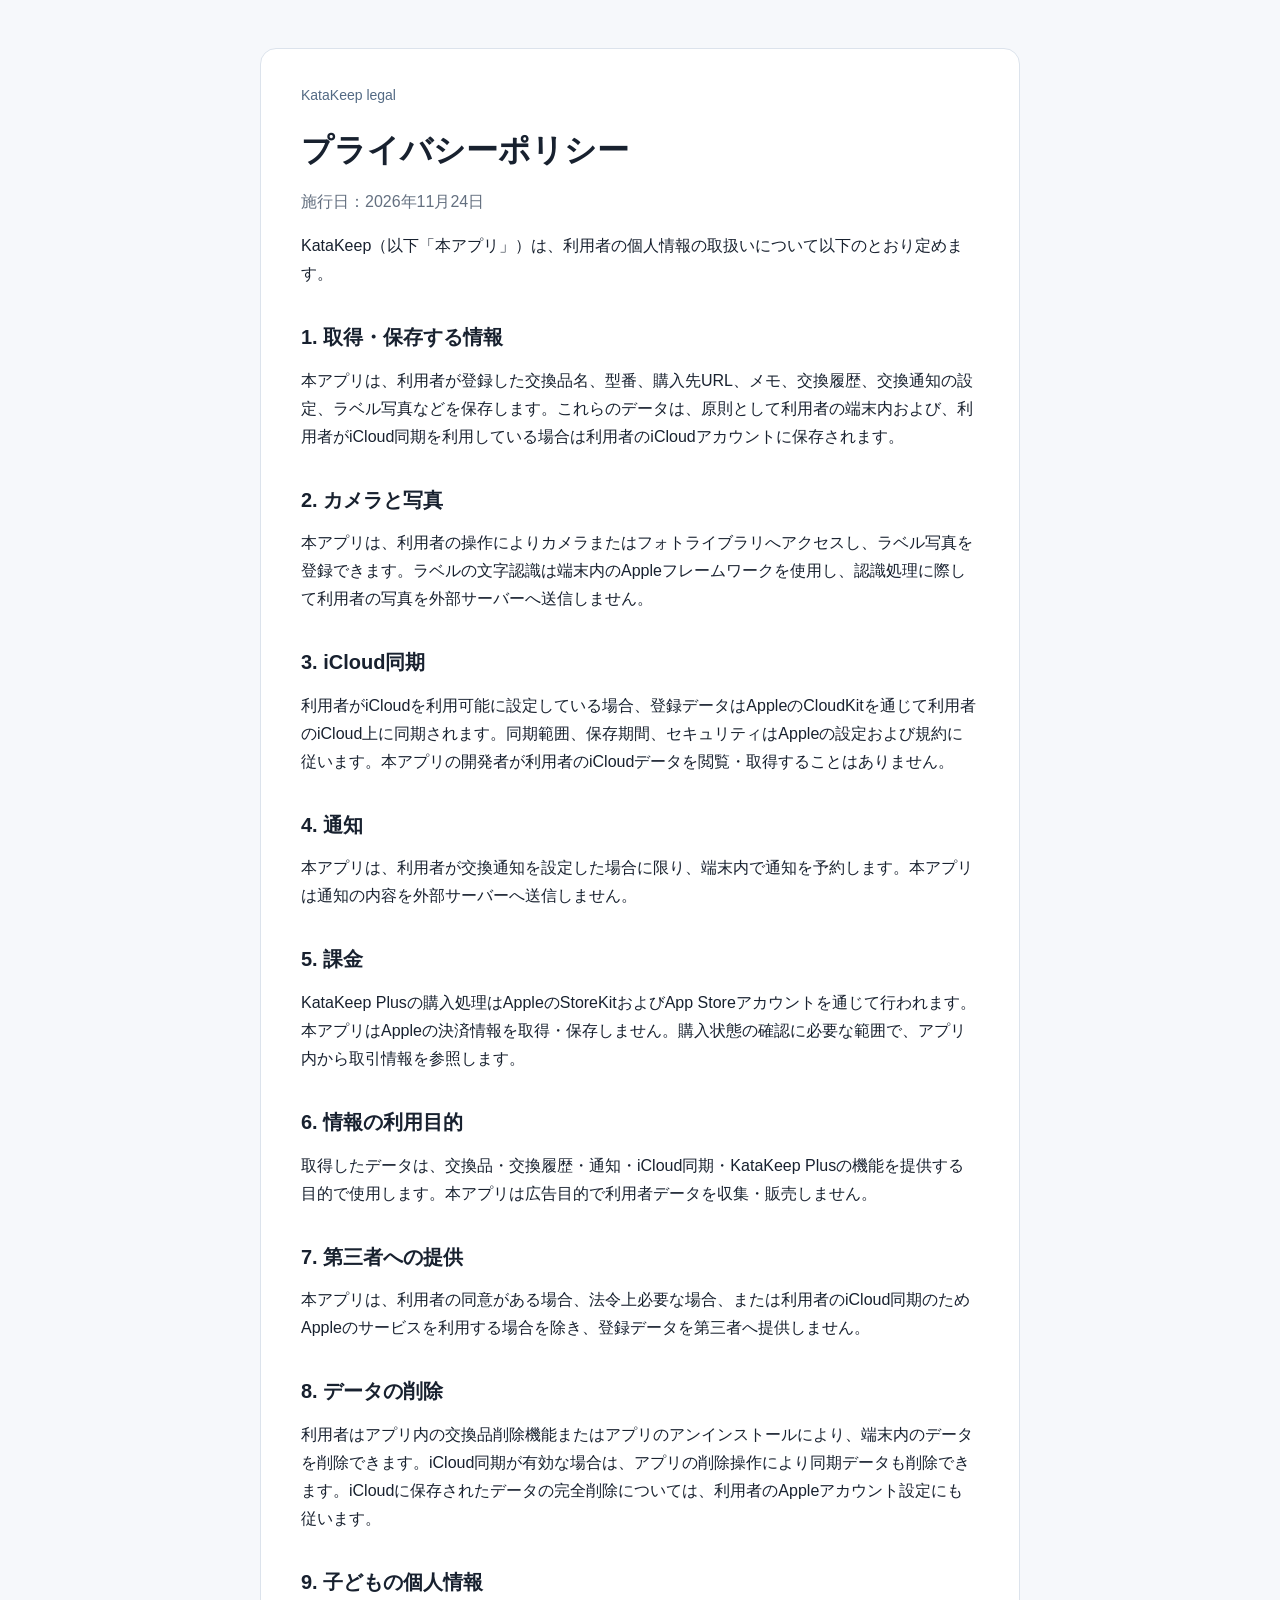
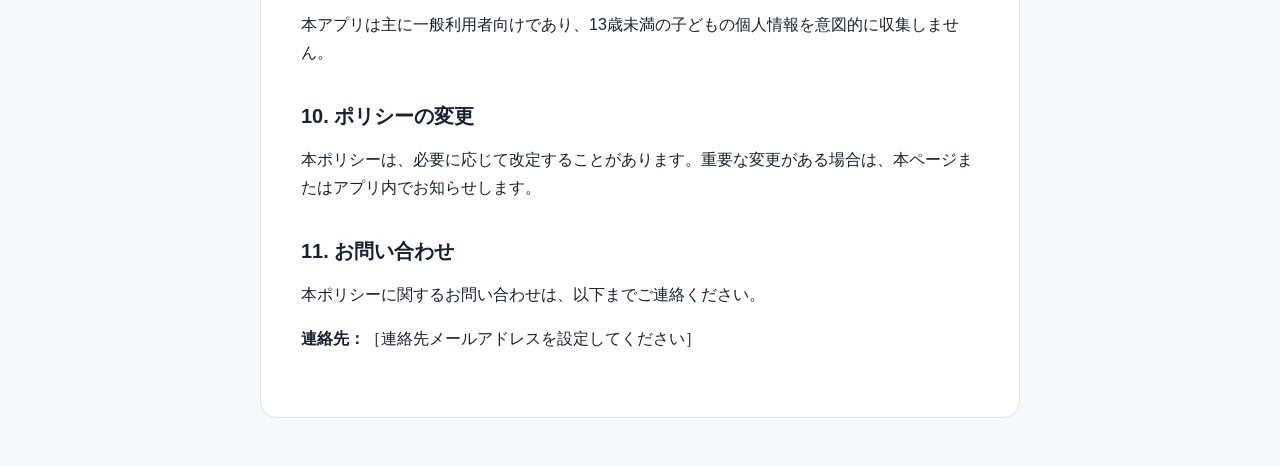
==== privacy.html @ e28be313 "Add KataKeep legal pages Co-authored-by: copilot-swe-agent[bot] <198982749+Copilot@users.noreply.git" ====
<!doctype html>
<html lang="ja">
  <head>
    <meta charset="utf-8">
    <meta name="viewport" content="width=device-width, initial-scale=1">
    <title>プライバシーポリシー - KataKeep</title>
    <link rel="stylesheet" href="styles.css">
  </head>
  <body>
    <main class="container document">
      <a class="back" href="index.html">KataKeep legal</a>
      <h1>プライバシーポリシー</h1>
      <p class="updated">施行日：2026年11月24日</p>

      <p>KataKeep（以下「本アプリ」）は、利用者の個人情報の取扱いについて以下のとおり定めます。</p>

      <h2>1. 取得・保存する情報</h2>
      <p>本アプリは、利用者が登録した交換品名、型番、購入先URL、メモ、交換履歴、交換通知の設定、ラベル写真などを保存します。これらのデータは、原則として利用者の端末内および、利用者がiCloud同期を利用している場合は利用者のiCloudアカウントに保存されます。</p>

      <h2>2. カメラと写真</h2>
      <p>本アプリは、利用者の操作によりカメラまたはフォトライブラリへアクセスし、ラベル写真を登録できます。ラベルの文字認識は端末内のAppleフレームワークを使用し、認識処理に際して利用者の写真を外部サーバーへ送信しません。</p>

      <h2>3. iCloud同期</h2>
      <p>利用者がiCloudを利用可能に設定している場合、登録データはAppleのCloudKitを通じて利用者のiCloud上に同期されます。同期範囲、保存期間、セキュリティはAppleの設定および規約に従います。本アプリの開発者が利用者のiCloudデータを閲覧・取得することはありません。</p>

      <h2>4. 通知</h2>
      <p>本アプリは、利用者が交換通知を設定した場合に限り、端末内で通知を予約します。本アプリは通知の内容を外部サーバーへ送信しません。</p>

      <h2>5. 課金</h2>
      <p>KataKeep Plusの購入処理はAppleのStoreKitおよびApp Storeアカウントを通じて行われます。本アプリはAppleの決済情報を取得・保存しません。購入状態の確認に必要な範囲で、アプリ内から取引情報を参照します。</p>

      <h2>6. 情報の利用目的</h2>
      <p>取得したデータは、交換品・交換履歴・通知・iCloud同期・KataKeep Plusの機能を提供する目的で使用します。本アプリは広告目的で利用者データを収集・販売しません。</p>

      <h2>7. 第三者への提供</h2>
      <p>本アプリは、利用者の同意がある場合、法令上必要な場合、または利用者のiCloud同期のためAppleのサービスを利用する場合を除き、登録データを第三者へ提供しません。</p>

      <h2>8. データの削除</h2>
      <p>利用者はアプリ内の交換品削除機能またはアプリのアンインストールにより、端末内のデータを削除できます。iCloud同期が有効な場合は、アプリの削除操作により同期データも削除できます。iCloudに保存されたデータの完全削除については、利用者のAppleアカウント設定にも従います。</p>

      <h2>9. 子どもの個人情報</h2>
      <p>本アプリは主に一般利用者向けであり、13歳未満の子どもの個人情報を意図的に収集しません。</p>

      <h2>10. ポリシーの変更</h2>
      <p>本ポリシーは、必要に応じて改定することがあります。重要な変更がある場合は、本ページまたはアプリ内でお知らせします。</p>

      <h2>11. お問い合わせ</h2>
      <p>本ポリシーに関するお問い合わせは、以下までご連絡ください。</p>
      <p><strong>連絡先：</strong>［連絡先メールアドレスを設定してください］</p>
    </main>
  </body>
</html>
---- styles.css ----
:root {
  color-scheme: light;
  font-family: -apple-system, BlinkMacSystemFont, "Helvetica Neue", "Hiragino Kaku Gothic ProN", "Yu Gothic", sans-serif;
  color: #18212f;
  background: #f6f8fb;
}

* {
  box-sizing: border-box;
}

body {
  margin: 0;
  line-height: 1.75;
}

.container {
  width: min(760px, calc(100% - 40px));
  margin: 48px auto;
}

h1,
h2 {
  line-height: 1.3;
}

h1 {
  margin-bottom: 8px;
  font-size: 32px;
}

h2 {
  margin-top: 36px;
  font-size: 20px;
}

.lead,
.updated {
  color: #647080;
}

.card-grid {
  display: grid;
  grid-template-columns: repeat(auto-fit, minmax(220px, 1fr));
  gap: 16px;
  margin-top: 28px;
}

.card {
  display: flex;
  min-height: 140px;
  flex-direction: column;
  justify-content: center;
  gap: 8px;
  padding: 24px;
  border: 1px solid #dce3ec;
  border-radius: 16px;
  background: #fff;
  color: inherit;
  text-decoration: none;
}

.card:hover {
  border-color: #7d91a8;
}

.card span {
  color: #647080;
  font-size: 14px;
}

.document {
  padding: 32px 40px 48px;
  border: 1px solid #dce3ec;
  border-radius: 16px;
  background: #fff;
}

.back {
  color: #536a84;
  font-size: 14px;
  text-decoration: none;
}

a {
  color: #315f8a;
}

@media (max-width: 560px) {
  .container {
    width: min(100% - 24px, 760px);
    margin: 24px auto;
  }

  .document {
    padding: 24px 20px 36px;
  }
}
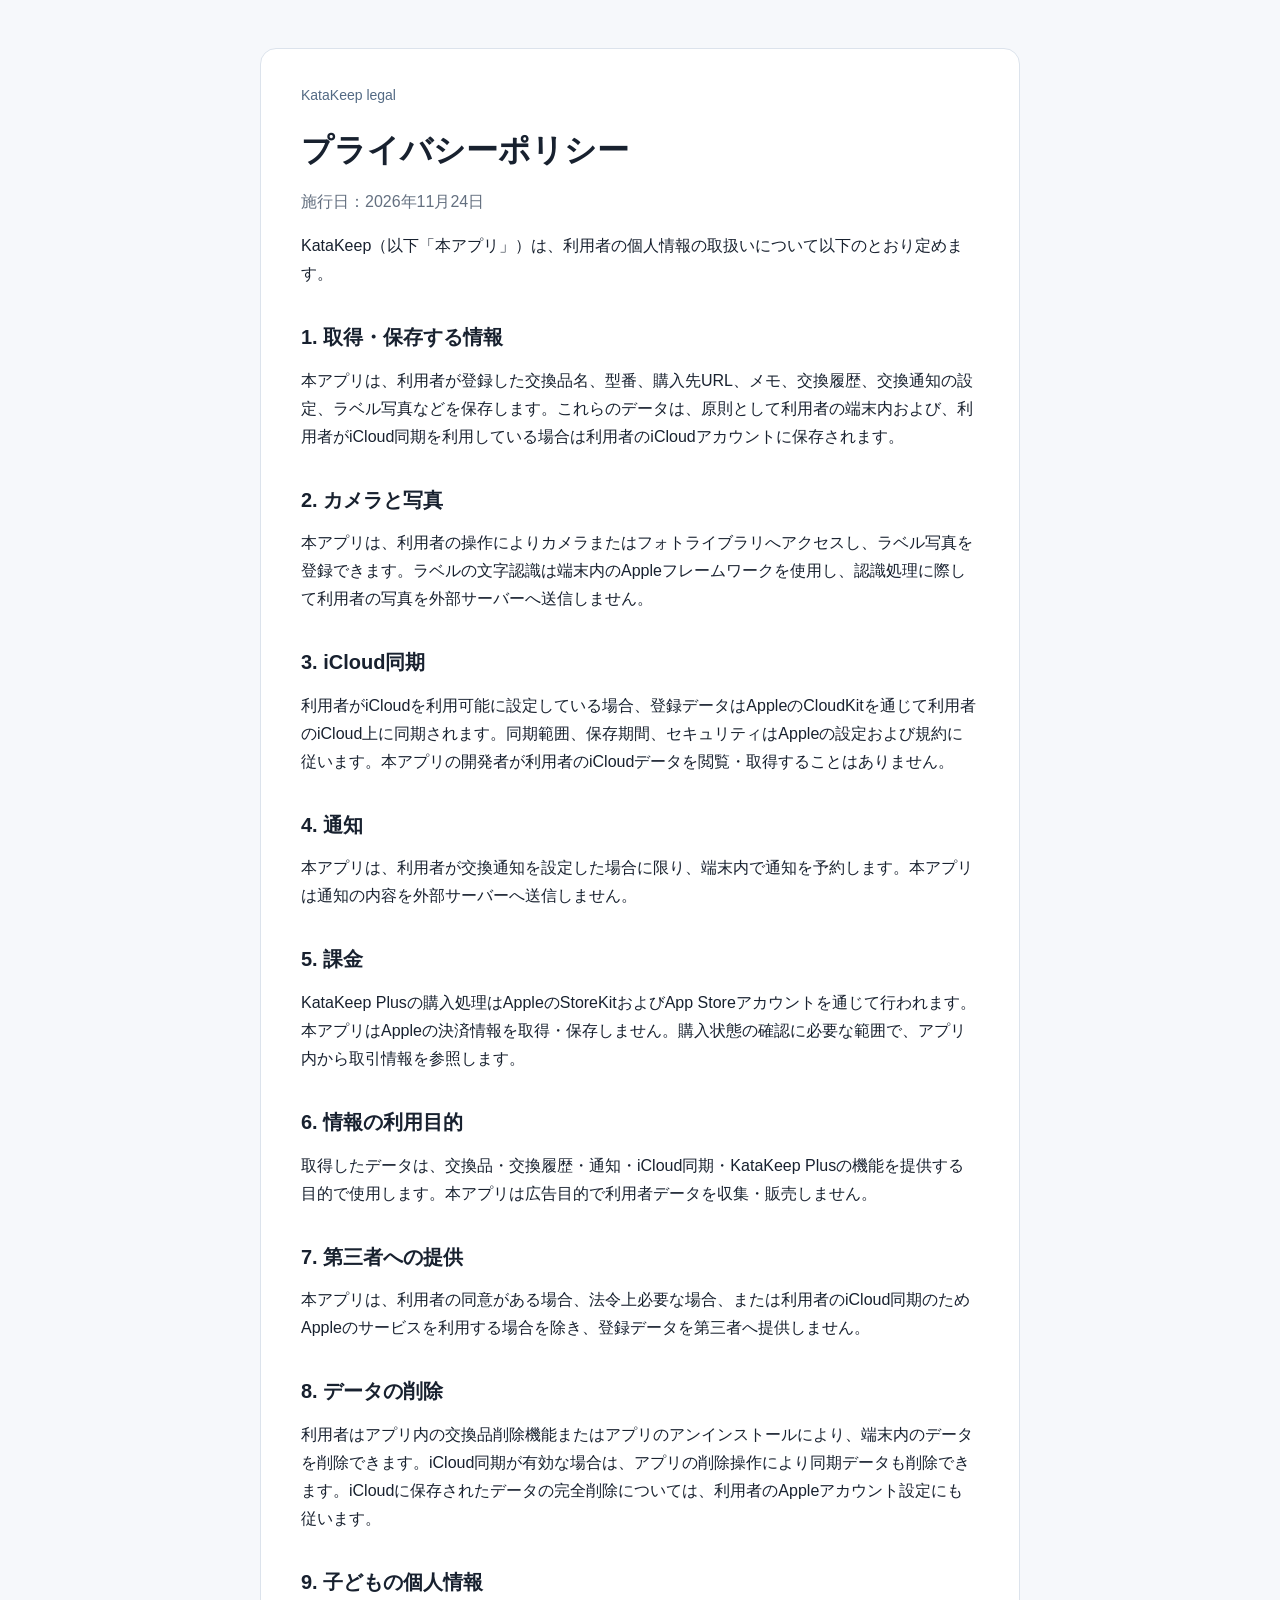
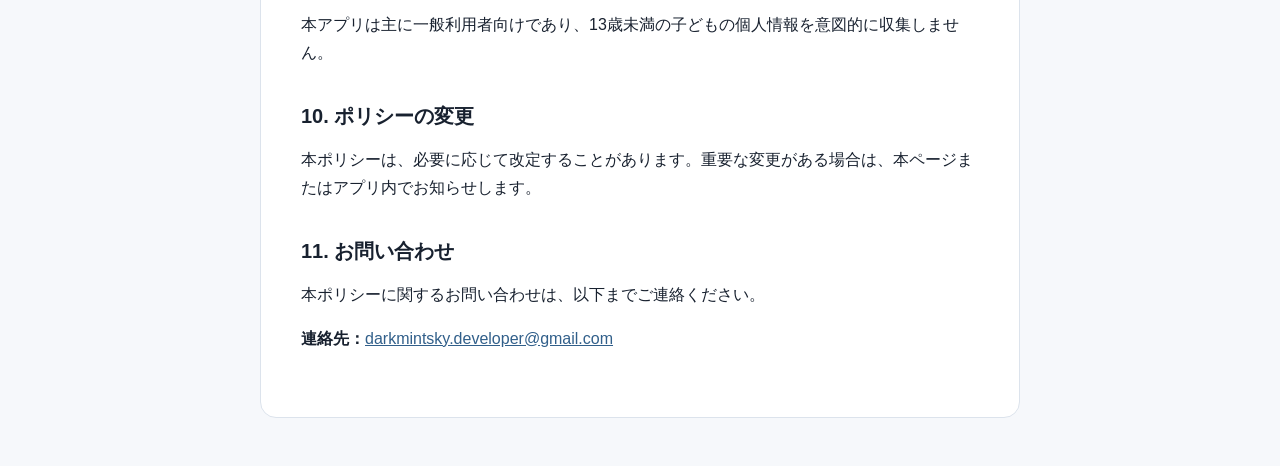
==== commit 06581cf8: "Add KataKeep contact email Co-authored-by: copilot-swe-agent[bot] <198982749+Copilot@users.noreply.g" ====
--- a/privacy.html
+++ b/privacy.html
@@ -46,7 +46,7 @@
 
       <h2>11. お問い合わせ</h2>
       <p>本ポリシーに関するお問い合わせは、以下までご連絡ください。</p>
-      <p><strong>連絡先：</strong>［連絡先メールアドレスを設定してください］</p>
+      <p><strong>連絡先：</strong><a href="mailto:darkmintsky.developer@gmail.com">darkmintsky.developer@gmail.com</a></p>
     </main>
   </body>
 </html>
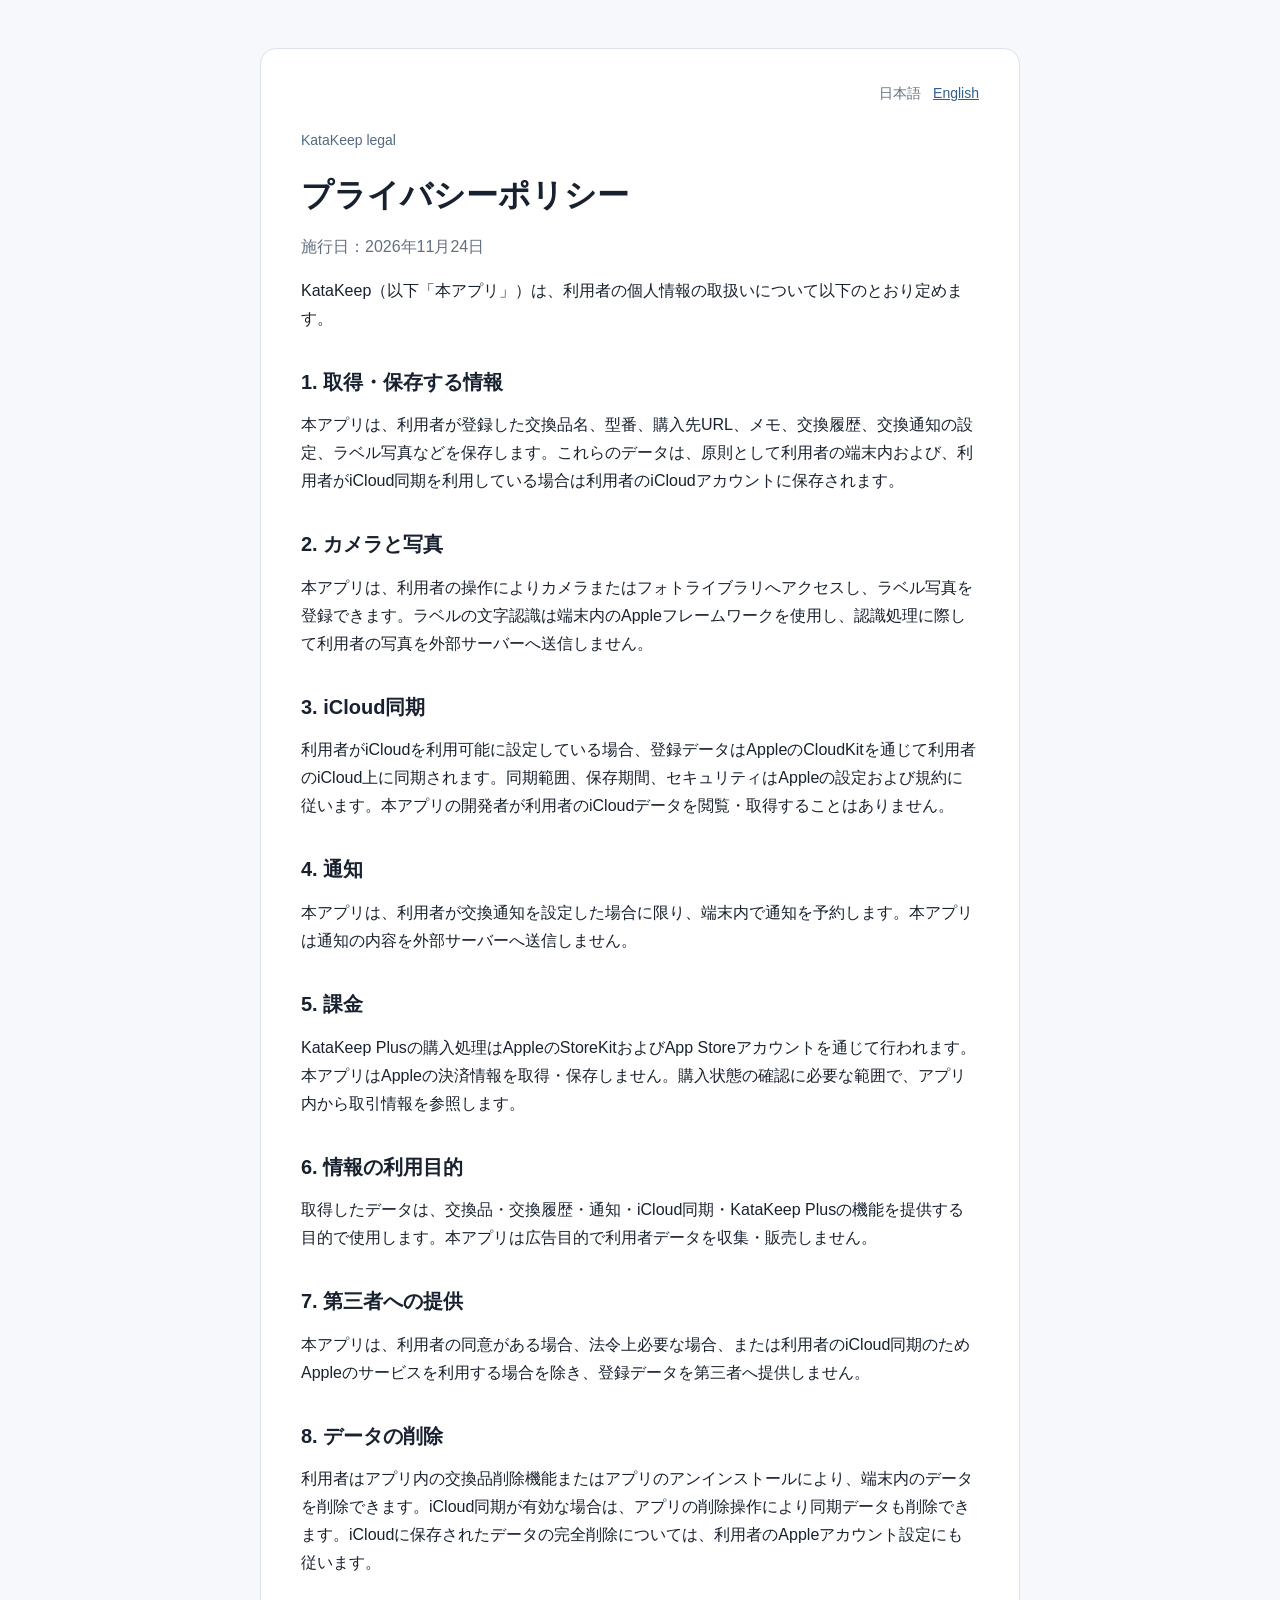
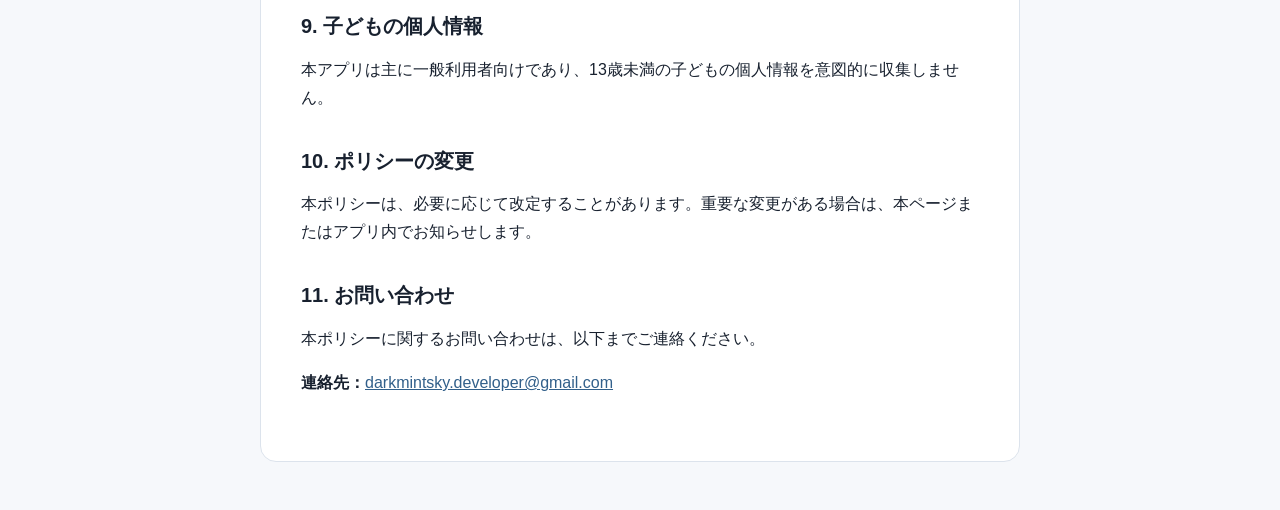
==== commit cdca143e: "Add English legal pages and language switch Co-authored-by: copilot-swe-agent[bot] <198982749+Copilo" ====
--- a/privacy.html
+++ b/privacy.html
@@ -8,6 +8,10 @@
   </head>
   <body>
     <main class="container document">
+      <nav class="language-switch" aria-label="言語">
+        <span aria-current="page">日本語</span>
+        <a href="en/privacy.html" lang="en">English</a>
+      </nav>
       <a class="back" href="index.html">KataKeep legal</a>
       <h1>プライバシーポリシー</h1>
       <p class="updated">施行日：2026年11月24日</p>
--- a/styles.css
+++ b/styles.css
@@ -36,6 +36,18 @@
 
 .lead,
 .updated {
+  color: #647080;
+}
+
+.language-switch {
+  display: flex;
+  justify-content: flex-end;
+  gap: 12px;
+  margin-bottom: 20px;
+  font-size: 14px;
+}
+
+.language-switch span {
   color: #647080;
 }
 
